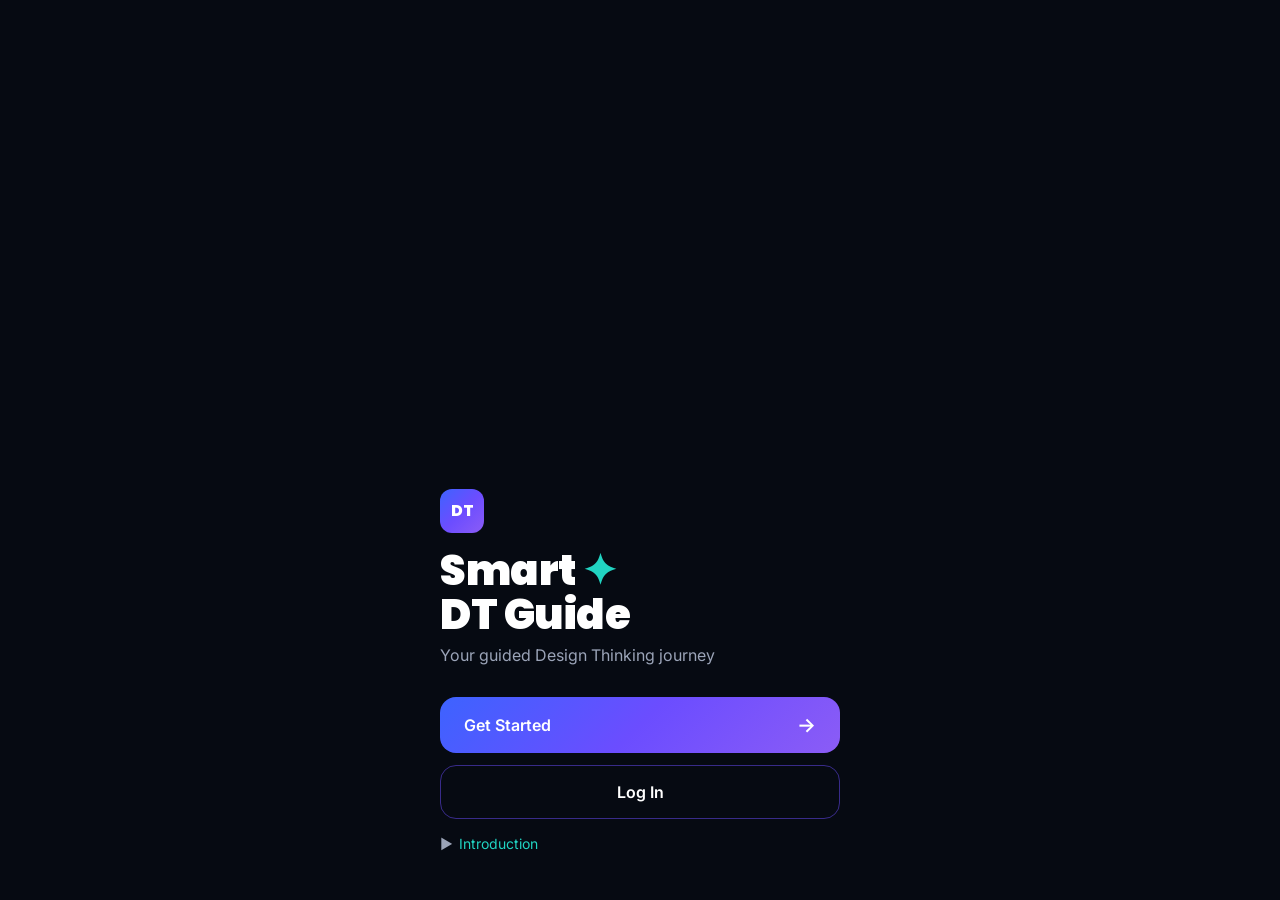
==== index.html @ d3672f92 "Add files via upload" ====
<!DOCTYPE html>
<html lang="en">
<head>
    <meta charset="UTF-8">
    <meta name="viewport" content="width=device-width, initial-scale=1.0">
    <title>Welcome | Smart DT Guide</title>
    <link rel="stylesheet" href="css/style.css">
</head>
<body>
    <main class="welcome-page">
        <img src="assets/image/welcome-hero.png" alt="CAMP21" class="welcome-hero-img" onerror="this.style.display='none'">

        <div style="width:100%;max-width:400px;">
            <div class="welcome-brand">
                <div class="icon">DT</div>
            </div>
            <h1>Smart <span class="sparkle">✦</span><br>DT Guide</h1>
            <p class="tagline">Your guided Design Thinking journey</p>

            <a href="registration.html" class="btn-gradient">Get Started <span class="arrow">→</span></a>
            <a href="login.html" class="btn-outline-dark">Log In</a>
            <a href="intro-dt.html" class="welcome-link">▶ <span>Introduction</span></a>
        </div>
    </main>
</body>
</html>
---- css/style.css ----
/* =========================================================
   SMART DT GUIDE v2 — PREMIUM DARK NEON DESIGN SYSTEM
   CAMP21: Synergising Literacies 2026
   ========================================================= */

@import url('https://fonts.googleapis.com/css2?family=Inter:wght@400;500;600;700&family=Poppins:wght@500;600;700;800;900&display=swap');

:root {
    --bg-main: #060A12;
    --bg-card: #0D1320;
    --bg-card-hover: #121B2E;
    --bg-surface: #0F1628;
    --border: rgba(255,255,255,0.06);
    --border-hover: rgba(255,255,255,0.12);

    --text-primary: #FFFFFF;
    --text-secondary: #9BA4B8;
    --text-muted: #4D5568;

    /* Phase Neons */
    --empathise: #21D4C2;
    --empathise-glow: rgba(33,212,194,0.2);
    --define: #6B4DFF;
    --define-glow: rgba(107,77,255,0.2);
    --ideate: #FF4FCB;
    --ideate-glow: rgba(255,79,203,0.2);
    --prototype: #FFC83D;
    --prototype-glow: rgba(255,200,61,0.2);
    --test: #8DFF3F;
    --test-glow: rgba(141,255,63,0.2);
    --pitch: #3D63FF;
    --pitch-glow: rgba(61,99,255,0.25);

    /* Gradient CTAs */
    --grad-cta: linear-gradient(135deg, #3D63FF 0%, #6B4DFF 50%, #8B5CF6 100%);
    --grad-phase: linear-gradient(135deg, #3D63FF 0%, #6B4DFF 100%);

    /* Quick action fills */
    --qa-green: #1B9E6F;
    --qa-teal: #21D4C2;
    --qa-amber: #D4940A;
    --qa-purple: #6B4DFF;

    --radius-sm: 12px;
    --radius-md: 16px;
    --radius-lg: 20px;
    --radius-xl: 24px;
    --radius-pill: 50px;
    --font-display: 'Poppins', sans-serif;
    --font-body: 'Inter', sans-serif;
    --ease: cubic-bezier(0.25, 0.8, 0.25, 1);
}

*, *::before, *::after { margin:0; padding:0; box-sizing:border-box; -webkit-font-smoothing:antialiased; }
body { background:var(--bg-main); color:var(--text-primary); font-family:var(--font-body); min-height:100vh; overflow-x:hidden; }
a { text-decoration:none; color:inherit; }
h1,h2,h3,h4 { font-family:var(--font-display); font-weight:700; line-height:1.15; }
img { max-width:100%; height:auto; }
button { font-family:var(--font-body); }

/* ========== APP SHELL ========== */
.app { display:flex; min-height:100vh; }
.sidebar {
    width:240px; background:var(--bg-surface); border-right:1px solid var(--border);
    padding:28px 20px; display:flex; flex-direction:column; justify-content:space-between;
    position:fixed; top:0; left:0; bottom:0; z-index:50;
}
.sidebar-logo img { height:36px; margin-bottom:36px; }
.sidebar-nav { list-style:none; display:flex; flex-direction:column; gap:4px; }
.sidebar-nav a {
    display:flex; align-items:center; gap:10px; padding:10px 14px; border-radius:var(--radius-sm);
    font-size:14px; font-weight:500; color:var(--text-secondary); transition:all .2s var(--ease);
}
.sidebar-nav a img { width:20px; height:20px; opacity:.5; }
.sidebar-nav .active a, .sidebar-nav a:hover { background:rgba(61,99,255,.1); color:var(--text-primary); }
.sidebar-nav .active a img, .sidebar-nav a:hover img { opacity:1; }
.sidebar-footer { font-size:11px; color:var(--text-muted); text-align:center; }
.main { flex:1; margin-left:240px; padding:28px 24px 100px; max-width:780px; }

/* Mobile Bottom Nav */
.mobile-nav {
    display:none; position:fixed; bottom:0; left:0; width:100%; z-index:100;
    background:var(--bg-surface); border-top:1px solid var(--border);
    padding:10px 0 max(10px, env(safe-area-inset-bottom)); justify-content:space-around;
}
.mobile-nav a { display:flex; flex-direction:column; align-items:center; gap:3px; font-size:10px; color:var(--text-muted); }
.mobile-nav a img { width:22px; height:22px; opacity:.4; }
.mobile-nav .active { color:var(--text-primary); }
.mobile-nav .active img { opacity:1; filter:drop-shadow(0 0 6px var(--pitch)); }

/* ========== TOP BAR (Mobile) ========== */
.top-bar {
    display:flex; align-items:center; justify-content:space-between; margin-bottom:24px;
}
.top-bar-brand { display:flex; align-items:center; gap:10px; }
.top-bar-logo {
    width:36px; height:36px; border-radius:10px; background:var(--grad-cta);
    display:flex; align-items:center; justify-content:center;
    font-family:var(--font-display); font-weight:800; font-size:14px; color:#fff;
}
.top-bar h2 { font-size:16px; font-weight:600; }
.top-bar-icon { width:24px; height:24px; opacity:.5; }

/* ========== PHASE HERO CARD ========== */
.phase-hero {
    background:var(--grad-phase); border-radius:var(--radius-xl); padding:28px 24px;
    position:relative; overflow:hidden; margin-bottom:16px;
    box-shadow:0 8px 32px rgba(61,99,255,.25);
}
.phase-hero::before {
    content:''; position:absolute; top:-30%; right:-10%; width:180px; height:180px;
    background:radial-gradient(circle, rgba(255,255,255,.12) 0%, transparent 70%);
    border-radius:50%; pointer-events:none;
}
.phase-hero .phase-icon-float {
    position:absolute; right:20px; top:20px; width:72px; height:72px; opacity:.35;
}
.phase-hero .label { font-size:11px; font-weight:700; text-transform:uppercase; letter-spacing:1.5px; color:rgba(255,255,255,.7); margin-bottom:10px; display:block; }
.phase-hero h2 { font-size:28px; font-weight:800; color:#fff; margin-bottom:4px; }
.phase-hero .sub { font-size:13px; color:rgba(255,255,255,.7); margin-bottom:20px; }
.phase-hero .pct { font-size:13px; color:rgba(255,255,255,.9); margin-bottom:6px; }
.phase-hero .bar { height:6px; border-radius:3px; background:rgba(255,255,255,.15); overflow:hidden; margin-bottom:20px; }
.phase-hero .bar-fill { height:100%; border-radius:3px; background:#fff; transition:width 1s var(--ease); }
.btn-pill {
    display:inline-flex; align-items:center; justify-content:space-between; gap:12px;
    padding:14px 24px; border-radius:var(--radius-pill); font-size:14px; font-weight:600;
    border:none; cursor:pointer; transition:all .2s var(--ease); width:100%; max-width:280px;
}
.btn-pill:hover { transform:translateY(-1px); }
.btn-pill-white { background:#fff; color:#1a1a2e; }
.btn-pill-white .arrow { width:28px; height:28px; border-radius:50%; background:var(--pitch); color:#fff; display:flex; align-items:center; justify-content:center; font-size:14px; }

/* ========== QUICK ACTIONS (Colored fills) ========== */
.qa-grid { display:grid; grid-template-columns:1fr 1fr; gap:10px; margin-bottom:20px; }
.qa-btn {
    border-radius:var(--radius-md); padding:14px 16px; display:flex; align-items:center;
    justify-content:space-between; font-size:13px; font-weight:600; color:#fff;
    cursor:pointer; transition:all .2s var(--ease); border:none;
}
.qa-btn:hover { transform:translateY(-1px); filter:brightness(1.1); }
.qa-btn img { width:22px; height:22px; filter:brightness(10); }
.qa-btn .qa-left { display:flex; align-items:center; gap:8px; }
.qa-btn .qa-arrow { font-size:16px; opacity:.7; }

/* ========== TEMPLATES ========== */
.section-label {
    font-size:12px; font-weight:700; text-transform:uppercase; letter-spacing:1.5px;
    color:var(--text-muted); margin:20px 0 12px; display:flex; align-items:center; justify-content:space-between;
}
.section-label a { font-size:12px; font-weight:500; color:var(--text-secondary); text-transform:none; letter-spacing:0; }
.tpl-item {
    display:flex; align-items:center; gap:12px; padding:14px 16px; margin-bottom:8px;
    background:var(--bg-card); border:1px solid var(--border); border-radius:var(--radius-md);
    transition:all .2s var(--ease); cursor:pointer;
}
.tpl-item:hover { background:var(--bg-card-hover); border-color:var(--border-hover); }
.tpl-item.locked { opacity:.4; cursor:default; }
.tpl-item.locked:hover { background:var(--bg-card); border-color:var(--border); }
.tpl-badge {
    width:40px; height:40px; border-radius:var(--radius-sm); display:flex;
    align-items:center; justify-content:center; font-size:12px; font-weight:800;
    font-family:var(--font-display);
}
.tpl-badge.b-teal { background:var(--empathise-glow); color:var(--empathise); }
.tpl-badge.b-purple { background:var(--define-glow); color:var(--define); }
.tpl-badge.b-pink { background:var(--ideate-glow); color:var(--ideate); }
.tpl-badge.b-amber { background:var(--prototype-glow); color:var(--prototype); }
.tpl-badge.b-green { background:rgba(141,255,63,.12); color:var(--test); }
.tpl-badge.b-muted { background:rgba(255,255,255,.04); color:var(--text-muted); }
.tpl-name { font-size:14px; font-weight:500; flex:1; }
.tpl-dot { width:7px; height:7px; border-radius:50%; }
.tpl-dot.green { background:var(--empathise); box-shadow:0 0 6px var(--empathise); }
.tpl-dot.amber { background:var(--prototype); box-shadow:0 0 6px var(--prototype); }
.tpl-dot.grey { background:var(--text-muted); }
.tpl-arrow { color:var(--text-muted); font-size:16px; }

/* ========== JOURNEY TRACKER ========== */
.journey-card { background:var(--bg-card); border:1px solid var(--border); border-radius:var(--radius-lg); padding:20px; margin-bottom:16px; }
.journey-row { display:flex; align-items:center; justify-content:space-between; position:relative; }
.journey-row::before {
    content:''; position:absolute; top:50%; left:28px; right:28px; height:2px;
    background:repeating-linear-gradient(90deg, var(--border) 0px, var(--border) 6px, transparent 6px, transparent 12px);
    transform:translateY(-50%); z-index:0;
}
.j-node { text-align:center; z-index:1; position:relative; }
.j-circle {
    width:36px; height:36px; border-radius:50%; display:flex; align-items:center; justify-content:center;
    font-size:12px; font-weight:700; border:2px solid var(--border); background:var(--bg-main);
    margin:0 auto 4px;
}
.j-circle.active { border-color:var(--empathise); color:var(--empathise); background:var(--bg-main); box-shadow:0 0 12px var(--empathise-glow); }
.j-circle.done { border-color:var(--empathise); color:#fff; background:var(--empathise); }
.j-label { font-size:9px; color:var(--text-muted); font-weight:500; }

/* ========== AI BUDDY CARD ========== */
.buddy-card {
    background:linear-gradient(135deg, var(--bg-card) 60%, rgba(107,77,255,.1) 100%);
    border:1px solid var(--border); border-radius:var(--radius-lg); padding:18px 20px;
    display:flex; align-items:center; gap:14px;
}
.buddy-card img { width:40px; height:40px; flex-shrink:0; }
.buddy-card h4 { font-size:14px; margin-bottom:2px; }
.buddy-card p { font-size:13px; color:var(--text-secondary); }

/* ========== WELCOME PAGE ========== */
.welcome-page {
    min-height:100vh; display:flex; flex-direction:column; align-items:center; justify-content:flex-end;
    padding:0 28px 48px; text-align:left; position:relative; overflow:hidden;
    background:var(--bg-main);
}
.welcome-hero-img {
    width:100%; max-width:420px; height:auto; margin-bottom:32px;
    border-radius:var(--radius-xl); object-fit:cover;
}
.welcome-brand { display:flex; align-items:center; gap:10px; margin-bottom:16px; }
.welcome-brand .icon {
    width:44px; height:44px; border-radius:12px; background:var(--grad-cta);
    display:flex; align-items:center; justify-content:center;
    font-family:var(--font-display); font-weight:800; font-size:16px; color:#fff;
}
.welcome-page h1 { font-size:42px; font-weight:900; line-height:1.05; margin-bottom:8px; letter-spacing:-.5px; }
.welcome-page h1 .sparkle { color:var(--empathise); }
.welcome-page .tagline { font-size:16px; color:var(--text-secondary); margin-bottom:32px; }
.btn-gradient {
    display:flex; align-items:center; justify-content:space-between;
    width:100%; max-width:400px; padding:16px 24px; border-radius:var(--radius-md);
    background:var(--grad-cta); color:#fff; font-size:16px; font-weight:600;
    border:none; cursor:pointer; transition:all .2s var(--ease); margin-bottom:12px;
}
.btn-gradient:hover { filter:brightness(1.15); transform:translateY(-1px); }
.btn-gradient .arrow { font-size:20px; }
.btn-outline-dark {
    display:flex; align-items:center; justify-content:center;
    width:100%; max-width:400px; padding:16px 24px; border-radius:var(--radius-md);
    background:transparent; color:#fff; font-size:16px; font-weight:600;
    border:1.5px solid rgba(107,77,255,.5); cursor:pointer; transition:all .2s var(--ease);
    margin-bottom:16px;
}
.btn-outline-dark:hover { border-color:var(--define); background:rgba(107,77,255,.08); }
.welcome-link { font-size:14px; color:var(--text-secondary); display:flex; align-items:center; gap:6px; }
.welcome-link span { color:var(--empathise); }

/* ========== AUTH PAGES ========== */
.auth-wrapper { min-height:100vh; display:flex; align-items:center; justify-content:center; padding:24px;
    background:radial-gradient(ellipse at 50% 0%, rgba(61,99,255,.06) 0%, transparent 60%);
}
.auth-card {
    background:var(--bg-card); width:100%; max-width:380px; padding:36px 28px;
    border-radius:var(--radius-xl); border:1px solid var(--border); text-align:center;
}
.auth-card .auth-logo {
    width:44px; height:44px; border-radius:12px; background:var(--grad-cta);
    display:inline-flex; align-items:center; justify-content:center;
    font-family:var(--font-display); font-weight:800; font-size:16px; color:#fff; margin-bottom:20px;
}
.auth-card h2 { font-size:22px; margin-bottom:4px; }
.auth-card .subtitle { color:var(--text-secondary); font-size:14px; margin-bottom:24px; }
.form-group { margin-bottom:14px; text-align:left; }
.form-group label { display:block; font-size:13px; font-weight:500; margin-bottom:5px; color:var(--text-secondary); }
.form-control {
    width:100%; padding:12px 14px; border-radius:var(--radius-sm); background:var(--bg-surface);
    border:1px solid var(--border); color:var(--text-primary); font-family:var(--font-body); font-size:14px;
    transition:all .2s var(--ease);
}
.form-control::placeholder { color:var(--text-muted); }
.form-control:focus { outline:none; border-color:var(--define); background:var(--bg-card-hover); }
.btn-submit {
    width:100%; padding:14px; border-radius:var(--radius-sm); border:none; font-size:14px; font-weight:600;
    cursor:pointer; margin-top:8px; transition:all .2s var(--ease); background:var(--grad-cta); color:#fff;
}
.btn-submit:hover { filter:brightness(1.15); transform:translateY(-1px); }
.auth-footer { margin-top:20px; font-size:13px; color:var(--text-secondary); }
.auth-footer a { color:var(--empathise); font-weight:600; }

/* ========== PHASE COMPLETION ========== */
.completion-hero {
    background:var(--grad-phase); border-radius:var(--radius-xl); padding:40px 24px 32px;
    text-align:center; position:relative; overflow:hidden; margin-bottom:16px;
    box-shadow:0 8px 32px rgba(61,99,255,.25);
}
.completion-hero::before {
    content:''; position:absolute; top:-20%; right:-15%; width:200px; height:200px;
    background:radial-gradient(circle, rgba(255,255,255,.1) 0%, transparent 70%);
    border-radius:50%;
}
/* Confetti dots */
.completion-hero .dot-1, .completion-hero .dot-2, .completion-hero .dot-3, .completion-hero .dot-4 {
    position:absolute; width:8px; height:8px; border-radius:2px; transform:rotate(45deg);
}
.completion-hero .dot-1 { top:15%; left:12%; background:var(--prototype); }
.completion-hero .dot-2 { top:20%; right:18%; background:var(--empathise); }
.completion-hero .dot-3 { top:35%; left:8%; background:var(--ideate); }
.completion-hero .dot-4 { top:10%; right:30%; background:var(--prototype); width:6px; height:6px; }
.check-ring {
    width:88px; height:88px; border-radius:50%; margin:0 auto 20px;
    background:rgba(255,255,255,.1); border:3px solid rgba(255,255,255,.25);
    display:flex; align-items:center; justify-content:center;
    box-shadow:0 0 40px rgba(255,255,255,.08);
}
.check-ring .check { font-size:40px; color:#fff; }
.completion-hero h2 { font-size:28px; font-weight:800; color:#fff; margin-bottom:8px; }
.completion-hero p { font-size:14px; color:rgba(255,255,255,.75); }
.completion-hero p span { color:var(--empathise); font-weight:600; }

.achieve-list { margin:16px 0; display:flex; flex-direction:column; gap:6px; }
.achieve-list .card { background:rgba(255,255,255,.06); border:none; padding:12px 16px; display:flex; align-items:center; gap:10px; margin:0; }
.achieve-list .a-check { width:24px; height:24px; border-radius:50%; background:var(--qa-green); display:flex; align-items:center; justify-content:center; font-size:13px; color:#fff; flex-shrink:0; }
.achieve-list .a-text { font-size:13px; color:rgba(255,255,255,.9); }

.journey-inline { margin:20px 0; }
.journey-inline h4 { font-size:14px; font-weight:600; color:#fff; margin-bottom:12px; }

.btn-big {
    display:flex; align-items:center; justify-content:space-between; width:100%;
    padding:16px 24px; border-radius:var(--radius-md); font-size:15px; font-weight:600;
    border:none; cursor:pointer; transition:all .2s var(--ease); color:#fff; margin-top:12px;
}
.btn-big:hover { filter:brightness(1.15); transform:translateY(-1px); }
.btn-big .arrow { font-size:20px; }

/* Completion outside-hero cards */
.card-dark { background:var(--bg-card); border:1px solid var(--border); border-radius:var(--radius-lg); padding:18px 20px; margin-bottom:12px; }

/* Badge trail */
.badge-trail { display:flex; gap:8px; justify-content:center; margin:20px 0 0; flex-wrap:wrap; }
.trail-hex {
    width:36px; height:36px; border-radius:50%; display:flex; align-items:center; justify-content:center;
    border:1.5px solid var(--border); background:var(--bg-card); overflow:hidden;
}
.trail-hex.earned { border-color:var(--empathise); }
.trail-hex.earned.current { box-shadow:0 0 10px var(--empathise-glow); border-width:2px; }
.trail-hex img { width:24px; height:24px; object-fit:contain; }
.trail-hex.locked { opacity:.3; }
.trail-count { font-size:11px; color:rgba(255,255,255,.5); text-align:center; margin-top:8px; }

/* AI Buddy insight cards */
.insight-card {
    border-radius:var(--radius-md); padding:14px 16px; margin-bottom:10px;
    display:flex; align-items:center; gap:12px; cursor:pointer; transition:all .2s var(--ease);
}
.insight-card:hover { filter:brightness(1.05); }
.insight-icon { width:40px; height:40px; border-radius:var(--radius-sm); display:flex; align-items:center; justify-content:center; font-size:18px; flex-shrink:0; }
.insight-text h4 { font-size:14px; font-weight:600; margin-bottom:2px; }
.insight-text p { font-size:12px; opacity:.75; }
.insight-arrow { margin-left:auto; font-size:16px; opacity:.6; }
.insight-expanded {
    margin-top:8px; padding:12px 14px; border-radius:var(--radius-sm); font-size:13px; line-height:1.6;
}

/* ========== RESPONSIVE ========== */
@media (max-width:992px) {
    .sidebar { display:none; }
    .main { margin-left:0; padding:16px 16px 100px; }
    .mobile-nav { display:flex; }
    .welcome-page h1 { font-size:36px; }
}
@media (max-width:480px) {
    .phase-hero h2 { font-size:24px; }
    .welcome-page h1 { font-size:32px; }
}
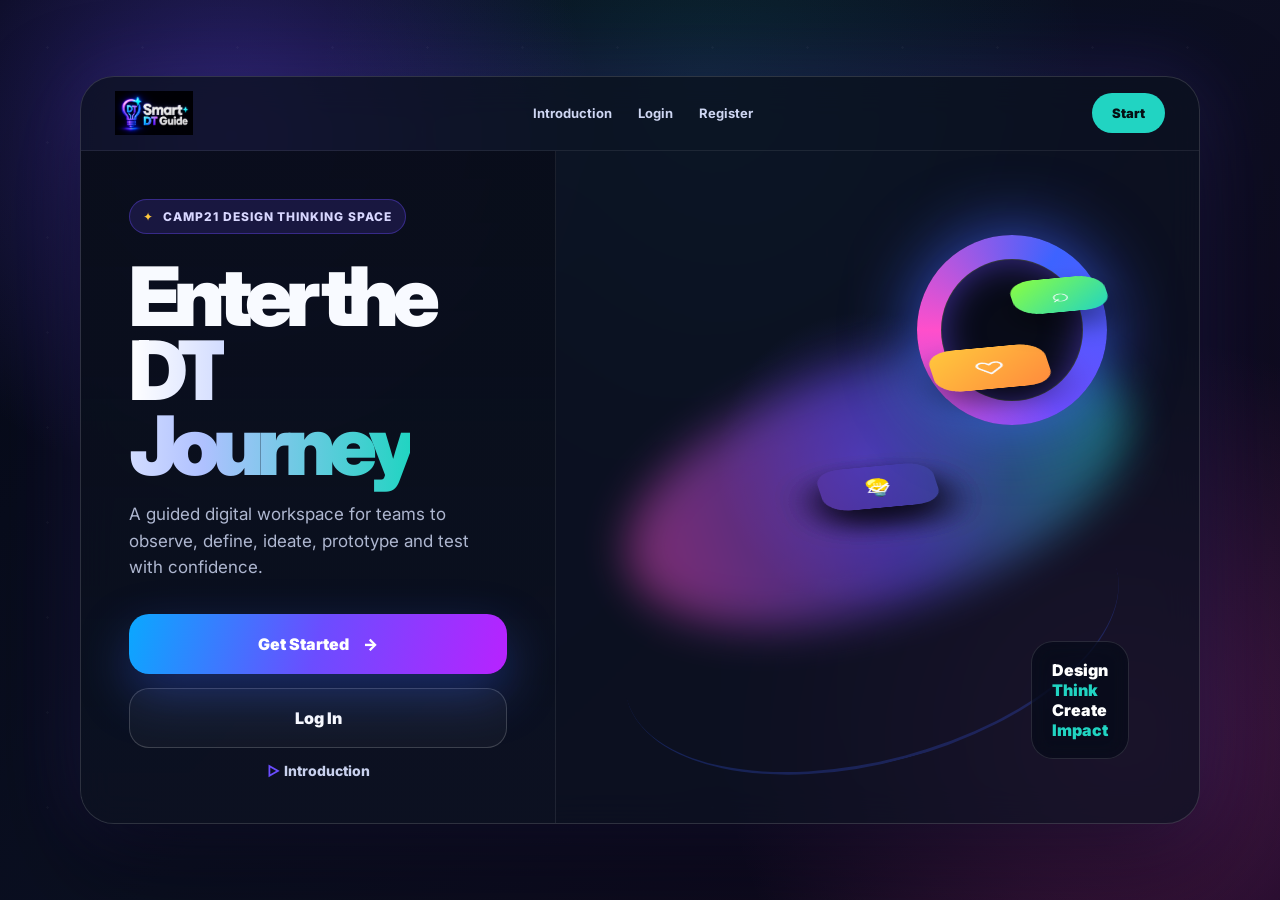
==== commit 177fbbf7: "Add files via upload" ====
--- a/index.html
+++ b/index.html
@@ -1,26 +1,87 @@
 <!DOCTYPE html>
 <html lang="en">
 <head>
-    <meta charset="UTF-8">
-    <meta name="viewport" content="width=device-width, initial-scale=1.0">
-    <title>Welcome | Smart DT Guide</title>
-    <link rel="stylesheet" href="css/style.css">
+  <meta charset="UTF-8" />
+  <meta name="viewport" content="width=device-width, initial-scale=1.0" />
+  <title>Smart DT Guide | Welcome</title>
+  <link href="https://fonts.googleapis.com/css2?family=Inter:wght@400;500;600;700;800;900&display=swap" rel="stylesheet">
+  <style>
+    :root{
+      --bg:#070B14;
+      --panel:#111827;
+      --panel2:#151D35;
+      --text:#F8FAFF;
+      --muted:#AEB7D0;
+      --blue:#3D63FF;
+      --violet:#6B4DFF;
+      --magenta:#FF4FCB;
+      --teal:#21D4C2;
+      --yellow:#FFC83D;
+      --green:#8DFF3F;
+      --line:rgba(255,255,255,.12);
+    }
+    *{box-sizing:border-box;margin:0;padding:0}
+    body{min-height:100vh;font-family:Inter,system-ui,sans-serif;background:var(--bg);color:var(--text);overflow:hidden}
+    .page{
+      min-height:100vh;display:grid;place-items:center;padding:28px;
+      background:
+        radial-gradient(circle at 18% 15%, rgba(107,77,255,.36), transparent 28%),
+        radial-gradient(circle at 88% 82%, rgba(255,79,203,.24), transparent 30%),
+        radial-gradient(circle at 55% 10%, rgba(33,212,194,.12), transparent 36%),
+        linear-gradient(135deg,#050816 0%,#0B1022 48%,#12071F 100%);
+    }
+    .page::before{content:"";position:fixed;inset:0;background-image:radial-gradient(circle,rgba(255,255,255,.28) 1px,transparent 1.5px);background-size:95px 95px;opacity:.12;animation:stars 18s linear infinite}
+    @keyframes stars{to{transform:translate(-95px,95px)}}
+    .mock-window{
+      position:relative;width:min(1120px,100%);min-height:620px;border-radius:34px;background:rgba(12,18,34,.76);
+      border:1px solid rgba(255,255,255,.14);box-shadow:0 40px 100px rgba(0,0,0,.55),0 0 80px rgba(107,77,255,.22);overflow:hidden;backdrop-filter:blur(18px)
+    }
+    .nav{height:74px;display:flex;align-items:center;justify-content:space-between;padding:0 34px;border-bottom:1px solid rgba(255,255,255,.08)}
+    .brand{display:flex;align-items:center;gap:12px;font-weight:900;letter-spacing:-.03em}.brand img{height:44px;max-width:180px;object-fit:contain}.brand-fallback{display:flex;align-items:center;gap:10px}.mark{display:grid;place-items:center;width:40px;height:40px;border-radius:14px;background:linear-gradient(135deg,var(--blue),var(--magenta));box-shadow:0 0 26px rgba(61,99,255,.55);font-weight:900}.nav-links{display:flex;gap:26px;color:#CED6F2;font-size:13px;font-weight:700}.nav-links a{color:inherit;text-decoration:none}.nav-cta{padding:12px 20px;border-radius:999px;background:var(--teal);color:#061014;text-decoration:none;font-weight:900;font-size:13px}
+    .hero{display:grid;grid-template-columns:0.85fr 1.15fr;min-height:546px}
+    .left{padding:48px 48px 44px;display:flex;flex-direction:column;justify-content:space-between;background:linear-gradient(180deg,rgba(8,12,24,.82),rgba(12,18,34,.58));border-right:1px solid rgba(255,255,255,.08)}
+    .kicker{display:inline-flex;align-items:center;gap:9px;width:max-content;padding:9px 13px;border-radius:999px;background:rgba(107,77,255,.16);border:1px solid rgba(107,77,255,.38);color:#D8D7FF;font-size:12px;font-weight:800;text-transform:uppercase;letter-spacing:.08em}.kicker::before{content:"✦";color:var(--yellow)}
+    h1{font-size:clamp(46px,7vw,82px);line-height:.91;letter-spacing:-.085em;font-weight:900;margin:26px 0 18px}.gradient-text{background:linear-gradient(90deg,#fff,#AFC1FF 45%,#21D4C2);-webkit-background-clip:text;background-clip:text;color:transparent}.subtitle{max-width:420px;color:var(--muted);font-size:17px;line-height:1.55}.buttons{display:grid;gap:14px;margin-top:34px}.btn{height:60px;border-radius:20px;display:flex;align-items:center;justify-content:center;gap:14px;text-decoration:none;font-weight:900;transition:.25s}.primary{background:linear-gradient(105deg,#0AA8FF,var(--violet),#B822FF);color:white;box-shadow:0 20px 50px rgba(61,99,255,.34);position:relative;overflow:hidden}.primary::after{content:"";position:absolute;inset:0;background:linear-gradient(90deg,transparent,rgba(255,255,255,.23),transparent);transform:translateX(-120%);animation:sheen 3.2s ease-in-out infinite}@keyframes sheen{40%{transform:translateX(-120%)}75%,100%{transform:translateX(120%)}}.secondary{border:1px solid rgba(255,255,255,.18);color:white;background:rgba(255,255,255,.035)}.mini-link{text-align:center;color:#C8D0ED;text-decoration:none;font-weight:800;font-size:14px}.mini-link span{color:var(--violet)}
+    .right{position:relative;display:grid;place-items:center;overflow:hidden;background:radial-gradient(circle at 48% 46%,rgba(107,77,255,.36),transparent 30%)}
+    .wave{position:absolute;width:520px;height:240px;border-radius:50%;background:linear-gradient(90deg,var(--magenta),var(--violet),var(--teal));filter:blur(22px);opacity:.48;transform:rotate(-18deg);animation:wave 5s ease-in-out infinite}@keyframes wave{50%{transform:rotate(-8deg) translateY(-14px) scale(1.05)}}
+    .portal{position:absolute;right:92px;top:84px;width:190px;height:190px;border-radius:50%;background:conic-gradient(from 30deg,var(--blue),var(--violet),var(--magenta),var(--blue));box-shadow:0 0 70px rgba(61,99,255,.75);animation:pulse 2.8s ease-in-out infinite}.portal::before{content:"";position:absolute;inset:24px;border-radius:50%;background:#080B18;border:1px solid rgba(255,255,255,.18);box-shadow:inset 0 0 35px rgba(107,77,255,.5)}@keyframes pulse{50%{transform:scale(1.05);filter:saturate(1.4)}}
+    .path{position:absolute;bottom:60px;left:62px;right:74px;height:260px;border-bottom:3px solid rgba(61,99,255,.24);border-radius:50%;transform:rotate(-15deg)}
+    .tile{position:absolute;width:118px;height:78px;border-radius:26px;display:grid;place-items:center;font-size:32px;box-shadow:0 26px 45px rgba(0,0,0,.45);transform:rotateX(58deg) rotateZ(-10deg);animation:float 4s ease-in-out infinite}.tile:nth-child(1){left:80px;bottom:92px;background:linear-gradient(135deg,var(--teal),#2579FF)}.tile:nth-child(2){left:210px;bottom:160px;background:linear-gradient(135deg,var(--violet),#5617D8);animation-delay:.4s}.tile:nth-child(3){left:350px;bottom:230px;background:linear-gradient(135deg,var(--magenta),#FF5B73);animation-delay:.8s}.tile:nth-child(4){right:150px;top:178px;background:linear-gradient(135deg,var(--yellow),#FF8A3D);animation-delay:1.2s}.tile:nth-child(5){right:92px;top:112px;width:96px;height:64px;background:linear-gradient(135deg,var(--green),var(--teal));animation-delay:1.6s}@keyframes float{50%{translate:0 -12px}}
+    .screen-label{position:absolute;right:70px;bottom:64px;padding:18px 20px;border-radius:22px;background:rgba(5,8,22,.52);border:1px solid rgba(255,255,255,.12);backdrop-filter:blur(12px);font-weight:900;line-height:1.25;color:#fff}.screen-label span{display:block;color:var(--teal)}
+    @media (max-width:850px){body{overflow:auto}.page{padding:14px;align-items:start}.mock-window{min-height:auto;border-radius:28px}.nav{padding:0 20px}.nav-links{display:none}.hero{grid-template-columns:1fr}.left{order:2;border-right:none;padding:30px 22px}.right{min-height:420px}.portal{right:40px;top:34px}.tile:nth-child(1){left:26px}.tile:nth-child(2){left:116px}.tile:nth-child(3){left:210px}.tile:nth-child(4){right:66px}.screen-label{display:none}h1{font-size:52px}}
+  </style>
 </head>
 <body>
-    <main class="welcome-page">
-        <img src="assets/image/welcome-hero.png" alt="CAMP21" class="welcome-hero-img" onerror="this.style.display='none'">
-
-        <div style="width:100%;max-width:400px;">
-            <div class="welcome-brand">
-                <div class="icon">DT</div>
+  <main class="page">
+    <section class="mock-window">
+      <nav class="nav">
+        <div class="brand">
+          <img src="assets/brand/logo-full.png" alt="Smart DT Guide" onerror="this.style.display='none';this.nextElementSibling.style.display='flex';">
+          <span class="brand-fallback" style="display:none"><span class="mark">DT</span> Smart DT Guide</span>
+        </div>
+        <div class="nav-links"><a href="intro-dt.html">Introduction</a><a href="login.html">Login</a><a href="registration.html">Register</a></div>
+        <a class="nav-cta" href="registration.html">Start</a>
+      </nav>
+      <div class="hero">
+        <section class="left">
+          <div>
+            <div class="kicker">CAMP21 Design Thinking Space</div>
+            <h1>Enter the <span class="gradient-text">DT Journey</span></h1>
+            <p class="subtitle">A guided digital workspace for teams to observe, define, ideate, prototype and test with confidence.</p>
+            <div class="buttons">
+              <a class="btn primary" href="registration.html">Get Started <span>→</span></a>
+              <a class="btn secondary" href="login.html">Log In</a>
+              <a class="mini-link" href="intro-dt.html"><span>▷</span> Introduction</a>
             </div>
-            <h1>Smart <span class="sparkle">✦</span><br>DT Guide</h1>
-            <p class="tagline">Your guided Design Thinking journey</p>
-
-            <a href="registration.html" class="btn-gradient">Get Started <span class="arrow">→</span></a>
-            <a href="login.html" class="btn-outline-dark">Log In</a>
-            <a href="intro-dt.html" class="welcome-link">▶ <span>Introduction</span></a>
-        </div>
-    </main>
+          </div>
+        </section>
+        <section class="right" aria-hidden="true">
+          <div class="wave"></div><div class="portal"></div><div class="path"></div>
+          <div class="tile">♡</div><div class="tile">⌕</div><div class="tile">💡</div><div class="tile">▱</div><div class="tile">✓</div>
+          <div class="screen-label">Design<br><span>Think</span>Create<br><span>Impact</span></div>
+        </section>
+      </div>
+    </section>
+  </main>
 </body>
 </html>
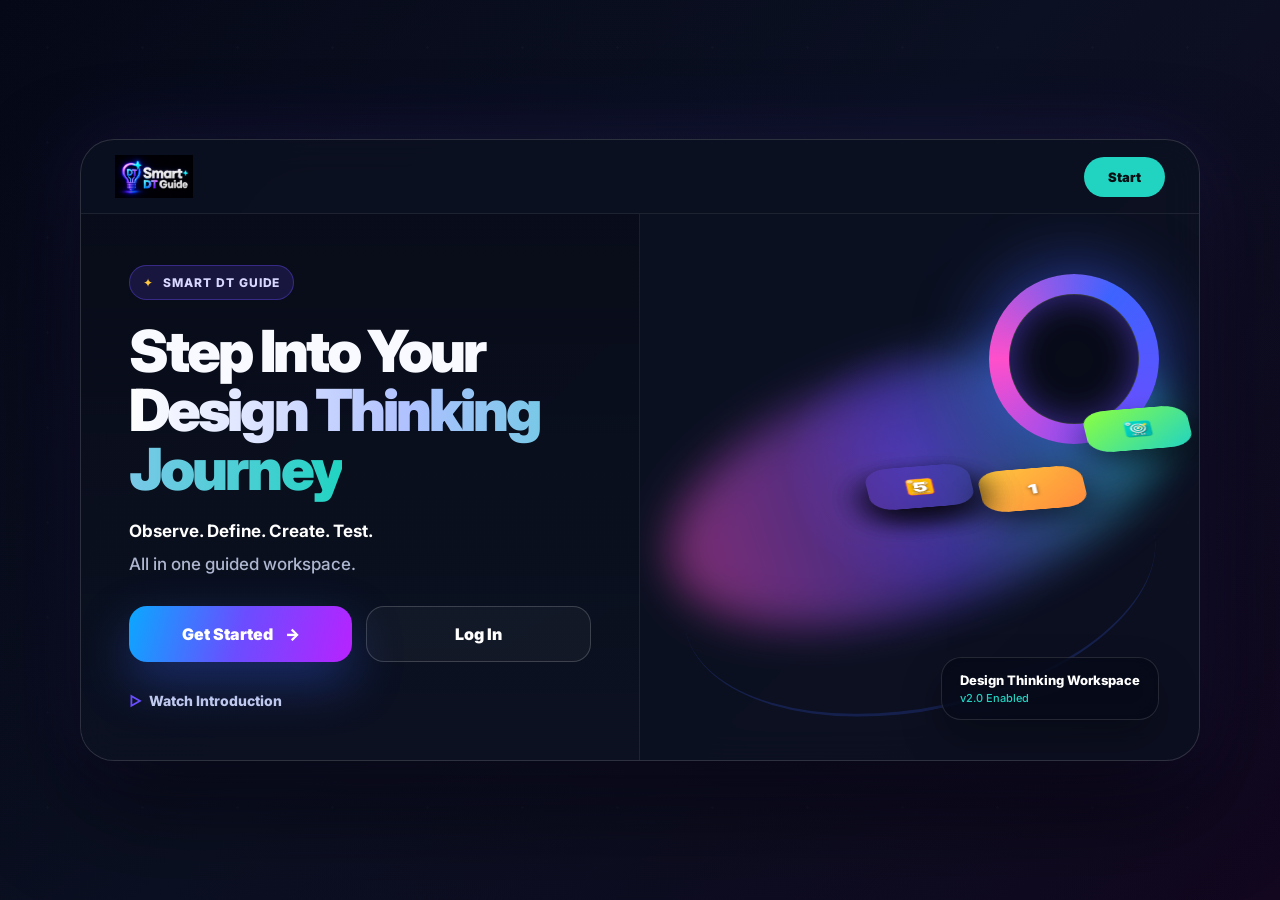
==== commit cc6a7cba: "Add files via upload" ====
--- a/index.html
+++ b/index.html
@@ -6,82 +6,311 @@
   <title>Smart DT Guide | Welcome</title>
   <link href="https://fonts.googleapis.com/css2?family=Inter:wght@400;500;600;700;800;900&display=swap" rel="stylesheet">
   <style>
-    :root{
-      --bg:#070B14;
-      --panel:#111827;
-      --panel2:#151D35;
-      --text:#F8FAFF;
-      --muted:#AEB7D0;
-      --blue:#3D63FF;
-      --violet:#6B4DFF;
-      --magenta:#FF4FCB;
-      --teal:#21D4C2;
-      --yellow:#FFC83D;
-      --green:#8DFF3F;
-      --line:rgba(255,255,255,.12);
-    }
-    *{box-sizing:border-box;margin:0;padding:0}
-    body{min-height:100vh;font-family:Inter,system-ui,sans-serif;background:var(--bg);color:var(--text);overflow:hidden}
-    .page{
-      min-height:100vh;display:grid;place-items:center;padding:28px;
+    :root {
+      --bg: #070B14;
+      --panel: #111827;
+      --panel2: #151D35;
+      --text: #F8FAFF;
+      --muted: #AEB7D0;
+      --blue: #3D63FF;
+      --violet: #6B4DFF;
+      --magenta: #FF4FCB;
+      --teal: #21D4C2;
+      --yellow: #FFC83D;
+      --green: #8DFF3F;
+      --line: rgba(255,255,255,.12);
+    }
+    
+    * { box-sizing: border-box; margin: 0; padding: 0; }
+    
+    body { 
+      min-height: 100vh; 
+      font-family: Inter, system-ui, sans-serif; 
+      background: var(--bg); 
+      color: var(--text); 
+      overflow-x: hidden;
+    }
+    
+    .page {
+      min-height: 100vh; 
+      display: grid; 
+      place-items: center; 
+      padding: 28px;
+      position: relative;
+      z-index: 1;
       background:
-        radial-gradient(circle at 18% 15%, rgba(107,77,255,.36), transparent 28%),
-        radial-gradient(circle at 88% 82%, rgba(255,79,203,.24), transparent 30%),
-        radial-gradient(circle at 55% 10%, rgba(33,212,194,.12), transparent 36%),
+        radial-gradient(circle at 50% 50%, rgba(11, 16, 34, 0.6), transparent),
         linear-gradient(135deg,#050816 0%,#0B1022 48%,#12071F 100%);
     }
-    .page::before{content:"";position:fixed;inset:0;background-image:radial-gradient(circle,rgba(255,255,255,.28) 1px,transparent 1.5px);background-size:95px 95px;opacity:.12;animation:stars 18s linear infinite}
-    @keyframes stars{to{transform:translate(-95px,95px)}}
-    .mock-window{
-      position:relative;width:min(1120px,100%);min-height:620px;border-radius:34px;background:rgba(12,18,34,.76);
-      border:1px solid rgba(255,255,255,.14);box-shadow:0 40px 100px rgba(0,0,0,.55),0 0 80px rgba(107,77,255,.22);overflow:hidden;backdrop-filter:blur(18px)
-    }
-    .nav{height:74px;display:flex;align-items:center;justify-content:space-between;padding:0 34px;border-bottom:1px solid rgba(255,255,255,.08)}
-    .brand{display:flex;align-items:center;gap:12px;font-weight:900;letter-spacing:-.03em}.brand img{height:44px;max-width:180px;object-fit:contain}.brand-fallback{display:flex;align-items:center;gap:10px}.mark{display:grid;place-items:center;width:40px;height:40px;border-radius:14px;background:linear-gradient(135deg,var(--blue),var(--magenta));box-shadow:0 0 26px rgba(61,99,255,.55);font-weight:900}.nav-links{display:flex;gap:26px;color:#CED6F2;font-size:13px;font-weight:700}.nav-links a{color:inherit;text-decoration:none}.nav-cta{padding:12px 20px;border-radius:999px;background:var(--teal);color:#061014;text-decoration:none;font-weight:900;font-size:13px}
-    .hero{display:grid;grid-template-columns:0.85fr 1.15fr;min-height:546px}
-    .left{padding:48px 48px 44px;display:flex;flex-direction:column;justify-content:space-between;background:linear-gradient(180deg,rgba(8,12,24,.82),rgba(12,18,34,.58));border-right:1px solid rgba(255,255,255,.08)}
-    .kicker{display:inline-flex;align-items:center;gap:9px;width:max-content;padding:9px 13px;border-radius:999px;background:rgba(107,77,255,.16);border:1px solid rgba(107,77,255,.38);color:#D8D7FF;font-size:12px;font-weight:800;text-transform:uppercase;letter-spacing:.08em}.kicker::before{content:"✦";color:var(--yellow)}
-    h1{font-size:clamp(46px,7vw,82px);line-height:.91;letter-spacing:-.085em;font-weight:900;margin:26px 0 18px}.gradient-text{background:linear-gradient(90deg,#fff,#AFC1FF 45%,#21D4C2);-webkit-background-clip:text;background-clip:text;color:transparent}.subtitle{max-width:420px;color:var(--muted);font-size:17px;line-height:1.55}.buttons{display:grid;gap:14px;margin-top:34px}.btn{height:60px;border-radius:20px;display:flex;align-items:center;justify-content:center;gap:14px;text-decoration:none;font-weight:900;transition:.25s}.primary{background:linear-gradient(105deg,#0AA8FF,var(--violet),#B822FF);color:white;box-shadow:0 20px 50px rgba(61,99,255,.34);position:relative;overflow:hidden}.primary::after{content:"";position:absolute;inset:0;background:linear-gradient(90deg,transparent,rgba(255,255,255,.23),transparent);transform:translateX(-120%);animation:sheen 3.2s ease-in-out infinite}@keyframes sheen{40%{transform:translateX(-120%)}75%,100%{transform:translateX(120%)}}.secondary{border:1px solid rgba(255,255,255,.18);color:white;background:rgba(255,255,255,.035)}.mini-link{text-align:center;color:#C8D0ED;text-decoration:none;font-weight:800;font-size:14px}.mini-link span{color:var(--violet)}
-    .right{position:relative;display:grid;place-items:center;overflow:hidden;background:radial-gradient(circle at 48% 46%,rgba(107,77,255,.36),transparent 30%)}
-    .wave{position:absolute;width:520px;height:240px;border-radius:50%;background:linear-gradient(90deg,var(--magenta),var(--violet),var(--teal));filter:blur(22px);opacity:.48;transform:rotate(-18deg);animation:wave 5s ease-in-out infinite}@keyframes wave{50%{transform:rotate(-8deg) translateY(-14px) scale(1.05)}}
-    .portal{position:absolute;right:92px;top:84px;width:190px;height:190px;border-radius:50%;background:conic-gradient(from 30deg,var(--blue),var(--violet),var(--magenta),var(--blue));box-shadow:0 0 70px rgba(61,99,255,.75);animation:pulse 2.8s ease-in-out infinite}.portal::before{content:"";position:absolute;inset:24px;border-radius:50%;background:#080B18;border:1px solid rgba(255,255,255,.18);box-shadow:inset 0 0 35px rgba(107,77,255,.5)}@keyframes pulse{50%{transform:scale(1.05);filter:saturate(1.4)}}
-    .path{position:absolute;bottom:60px;left:62px;right:74px;height:260px;border-bottom:3px solid rgba(61,99,255,.24);border-radius:50%;transform:rotate(-15deg)}
-    .tile{position:absolute;width:118px;height:78px;border-radius:26px;display:grid;place-items:center;font-size:32px;box-shadow:0 26px 45px rgba(0,0,0,.45);transform:rotateX(58deg) rotateZ(-10deg);animation:float 4s ease-in-out infinite}.tile:nth-child(1){left:80px;bottom:92px;background:linear-gradient(135deg,var(--teal),#2579FF)}.tile:nth-child(2){left:210px;bottom:160px;background:linear-gradient(135deg,var(--violet),#5617D8);animation-delay:.4s}.tile:nth-child(3){left:350px;bottom:230px;background:linear-gradient(135deg,var(--magenta),#FF5B73);animation-delay:.8s}.tile:nth-child(4){right:150px;top:178px;background:linear-gradient(135deg,var(--yellow),#FF8A3D);animation-delay:1.2s}.tile:nth-child(5){right:92px;top:112px;width:96px;height:64px;background:linear-gradient(135deg,var(--green),var(--teal));animation-delay:1.6s}@keyframes float{50%{translate:0 -12px}}
-    .screen-label{position:absolute;right:70px;bottom:64px;padding:18px 20px;border-radius:22px;background:rgba(5,8,22,.52);border:1px solid rgba(255,255,255,.12);backdrop-filter:blur(12px);font-weight:900;line-height:1.25;color:#fff}.screen-label span{display:block;color:var(--teal)}
-    @media (max-width:850px){body{overflow:auto}.page{padding:14px;align-items:start}.mock-window{min-height:auto;border-radius:28px}.nav{padding:0 20px}.nav-links{display:none}.hero{grid-template-columns:1fr}.left{order:2;border-right:none;padding:30px 22px}.right{min-height:420px}.portal{right:40px;top:34px}.tile:nth-child(1){left:26px}.tile:nth-child(2){left:116px}.tile:nth-child(3){left:210px}.tile:nth-child(4){right:66px}.screen-label{display:none}h1{font-size:52px}}
+    
+    /* Ambient Glows for Background Depth */
+    .bg-glow-left {
+      position: fixed;
+      left: -8%;
+      top: 15%;
+      width: 45vw;
+      height: 45vw;
+      background: radial-gradient(circle, rgba(107,77,255,0.28) 0%, transparent 65%);
+      filter: blur(50px);
+      pointer-events: none;
+      z-index: -1;
+      animation: pulseGlow 8s ease-in-out infinite;
+    }
+
+    .bg-glow-right {
+      position: fixed;
+      right: -8%;
+      bottom: 10%;
+      width: 50vw;
+      height: 50vw;
+      background: radial-gradient(circle, rgba(255,79,203,0.22) 0%, transparent 65%);
+      filter: blur(60px);
+      pointer-events: none;
+      z-index: -1;
+      animation: pulseGlow 10s ease-in-out infinite reverse;
+    }
+
+    @keyframes pulseGlow {
+      50% { transform: translateY(20px) scale(1.05); opacity: 0.8; }
+    }
+    
+    .page::before {
+      content: ""; 
+      position: fixed; 
+      inset: 0; 
+      background-image: radial-gradient(circle,rgba(255,255,255,.28) 1px,transparent 1.5px); 
+      background-size: 95px 95px; 
+      opacity: .08; 
+      animation: stars 18s linear infinite;
+      pointer-events: none;
+      z-index: -1;
+    }
+    
+    @keyframes stars { to { transform: translate(-95px, 95px); } }
+    
+    .mock-window {
+      position: relative; 
+      width: min(1120px, 100%); 
+      min-height: 620px; 
+      border-radius: 34px; 
+      background: rgba(12,18,34,.76);
+      border: 1px solid rgba(255,255,255,.14); 
+      box-shadow: 0 40px 100px rgba(0,0,0,.6), 0 0 80px rgba(107,77,255,.15); 
+      overflow: hidden; 
+      backdrop-filter: blur(18px);
+    }
+    
+    .nav { 
+      height: 74px; 
+      display: flex; 
+      align-items: center; 
+      justify-content: space-between; 
+      padding: 0 34px; 
+      border-bottom: 1px solid rgba(255,255,255,.08); 
+    }
+    
+    .brand { 
+      display: flex; 
+      align-items: center; 
+      gap: 12px; 
+      font-weight: 900; 
+      letter-spacing: -.03em; 
+    }
+    .brand img { height: 44px; max-width: 180px; object-fit: contain; }
+    .brand-fallback { display: flex; align-items: center; gap: 10px; }
+    
+    .mark { 
+      display: grid; 
+      place-items: center; 
+      width: 40px; 
+      height: 40px; 
+      border-radius: 14px; 
+      background: linear-gradient(135deg,var(--blue),var(--magenta)); 
+      box-shadow: 0 0 26px rgba(61,99,255,.55); 
+      font-weight: 900; 
+    }
+    
+    .nav-cta { 
+      padding: 12px 24px; 
+      border-radius: 999px; 
+      background: var(--teal); 
+      color: #061014; 
+      text-decoration: none; 
+      font-weight: 900; 
+      font-size: 13px; 
+      transition: transform 0.2s;
+    }
+    .nav-cta:hover { transform: scale(1.05); }
+    
+    .hero { display: grid; grid-template-columns: 1fr 1fr; min-height: 546px; }
+    
+    .left { 
+      padding: 48px; 
+      display: flex; 
+      flex-direction: column; 
+      justify-content: center; 
+      background: linear-gradient(180deg,rgba(8,12,24,.82),rgba(12,18,34,.58)); 
+      border-right: 1px solid rgba(255,255,255,.08); 
+    }
+    
+    .kicker { 
+      display: inline-flex; 
+      align-items: center; 
+      gap: 9px; 
+      width: max-content; 
+      padding: 9px 13px; 
+      border-radius: 999px; 
+      background: rgba(107,77,255,.16); 
+      border: 1px solid rgba(107,77,255,.38); 
+      color: #D8D7FF; 
+      font-size: 12px; 
+      font-weight: 800; 
+      text-transform: uppercase; 
+      letter-spacing: .08em; 
+    }
+    .kicker::before { content: "✦"; color: var(--yellow); }
+    
+    h1 { font-size: clamp(36px, 5vw, 58px); line-height: 1.02; letter-spacing: -.05em; font-weight: 900; margin: 22px 0 18px; }
+    .gradient-text { background: linear-gradient(90deg, #fff, #AFC1FF 45%, var(--teal)); -webkit-background-clip: text; background-clip: text; color: transparent; }
+    
+    .subtitle { max-width: 440px; color: var(--muted); font-size: 17px; line-height: 1.6; margin-bottom: 8px; font-weight: 500; }
+    .subtitle span { display: block; color: #fff; font-weight: 700; margin-bottom: 6px; }
+    
+    .buttons { display: flex; gap: 14px; flex-wrap: wrap; margin-top: 28px; }
+    .btn { height: 56px; padding: 0 28px; border-radius: 18px; display: inline-flex; align-items: center; justify-content: center; gap: 12px; text-decoration: none; font-weight: 900; transition: .25s; flex: 1; min-width: 150px; }
+    
+    .primary { background: linear-gradient(105deg,#0AA8FF,var(--violet),#B822FF); color: white; box-shadow: 0 20px 50px rgba(61,99,255,.34); position: relative; overflow: hidden; }
+    .primary::after { content: ""; position: absolute; inset: 0; background: linear-gradient(90deg,transparent,rgba(255,255,255,.23),transparent); transform: translateX(-120%); animation: sheen 3.2s ease-in-out infinite; }
+    
+    @keyframes sheen { 40% { transform: translateX(-120%) } 75%,100% { transform: translateX(120%) } }
+    
+    .secondary { border: 1px solid rgba(255,255,255,.18); color: white; background: rgba(255,255,255,.035); }
+    .secondary:hover { background: rgba(255,255,255,.08); border-color: rgba(255,255,255,0.3); }
+    
+    .mini-link { width: 100%; text-align: left; color: #C8D0ED; text-decoration: none; font-weight: 800; font-size: 14px; margin-top: 16px; display: flex; align-items: center; gap: 6px; }
+    .mini-link span { color: var(--violet); transition: transform 0.2s; }
+    .mini-link:hover span { transform: translateX(3px); }
+    
+    .right { position: relative; display: grid; place-items: center; overflow: hidden; background: radial-gradient(circle at 48% 46%,rgba(107,77,255,.36),transparent 30%); }
+    
+    .wave { position: absolute; width: 520px; height: 240px; border-radius: 50%; background: linear-gradient(90deg,var(--magenta),var(--violet),var(--teal)); filter: blur(22px); opacity: .48; transform: rotate(-18deg); animation: wave 5s ease-in-out infinite; }
+    @keyframes wave { 50% { transform: rotate(-8deg) translateY(-14px) scale(1.05); } }
+    
+    .portal { position: absolute; right: 40px; top: 60px; width: 170px; height: 170px; border-radius: 50%; background: conic-gradient(from 30deg,var(--blue),var(--violet),var(--magenta),var(--blue)); box-shadow: 0 0 70px rgba(61,99,255,.6); animation: pulse 2.8s ease-in-out infinite; }
+    .portal::before { content: ""; position: absolute; inset: 20px; border-radius: 50%; background: #080B18; border: 1px solid rgba(255,255,255,.18); box-shadow: inset 0 0 35px rgba(107,77,255,.5); }
+    @keyframes pulse { 50% { transform: scale(1.05); filter: saturate(1.4); } }
+    
+    .path { position: absolute; bottom: 50px; left: 40px; right: 40px; height: 260px; border-bottom: 3px solid rgba(61,99,255,.2); border-radius: 50%; transform: rotate(-12deg); }
+    
+    .tile { position: absolute; width: 105px; height: 72px; border-radius: 24px; display: grid; place-items: center; box-shadow: 0 20px 40px rgba(0,0,0,.5); transform: rotateX(55deg) rotateZ(-8deg); animation: float 4s ease-in-out infinite; }
+    .tile img { width: 42px; height: 42px; object-fit: contain; }
+    .tile-fallback { display: none; font-weight: 900; font-size: 22px; color: #fff; text-shadow: 0 2px 4px rgba(0,0,0,0.5); }
+
+    .tile:nth-child(1) { left: 25px; bottom: 55px; background: linear-gradient(135deg,var(--teal),#2579FF); }
+    .tile:nth-child(2) { left: 130px; bottom: 115px; background: linear-gradient(135deg,var(--violet),#5617D8); animation-delay: .4s; }
+    .tile:nth-child(3) { left: 235px; bottom: 175px; background: linear-gradient(135deg,var(--magenta),#FF5B73); animation-delay: .8s; }
+    .tile:nth-child(4) { left: 340px; bottom: 235px; background: linear-gradient(135deg,var(--yellow),#FF8A3D); animation-delay: 1.2s; }
+    .tile:nth-child(5) { left: 445px; bottom: 295px; background: linear-gradient(135deg,var(--green),var(--teal)); animation-delay: 1.6s; }
+    
+    @keyframes float { 50% { translate: 0 -10px; } }
+    
+    .screen-label { position: absolute; right: 40px; bottom: 40px; padding: 14px 18px; border-radius: 20px; background: rgba(5,8,22,.65); border: 1px solid rgba(255,255,255,.12); backdrop-filter: blur(12px); font-weight: 800; font-size: 13px; line-height: 1.3; color: #fff; box-shadow: 0 20px 40px rgba(0,0,0,0.3); }
+    .screen-label span { display: block; font-weight: 500; font-size: 11px; color: var(--teal); margin-top: 2px; }
+    
+    @media (max-width: 850px) {
+      .page { padding: 14px; align-items: start; }
+      .mock-window { min-height: auto; border-radius: 28px; }
+      .nav { padding: 0 20px; }
+      .hero { grid-template-columns: 1fr; }
+      
+      .left { order: 1; border-right: none; padding: 40px 24px; border-bottom: 1px solid rgba(255,255,255,.08); }
+      .right { order: 2; min-height: 380px; }
+      
+      .portal { right: 30px; top: 30px; width: 130px; height: 130px; }
+      .tile { width: 85px; height: 58px; }
+      .tile img { max-width: 30px !important; max-height: 30px !important; }
+      .tile-fallback { font-size: 18px; }
+      
+      .tile:nth-child(1) { left: 15px; bottom: 45px; }
+      .tile:nth-child(2) { left: 100px; bottom: 95px; }
+      .tile:nth-child(3) { left: 185px; bottom: 145px; }
+      .tile:nth-child(4) { left: 265px; bottom: 195px; }
+      .tile:nth-child(5) { left: 345px; bottom: 240px; }
+      
+      .screen-label { left: 20px; right: auto; bottom: 20px; }
+      h1 { font-size: 38px; }
+      .buttons { flex-direction: column; }
+      .btn { width: 100%; }
+    }
   </style>
 </head>
 <body>
+  <div class="bg-glow-left"></div>
+  <div class="bg-glow-right"></div>
+
   <main class="page">
     <section class="mock-window">
       <nav class="nav">
         <div class="brand">
-          <img src="assets/brand/logo-full.png" alt="Smart DT Guide" onerror="this.style.display='none';this.nextElementSibling.style.display='flex';">
+          <img src="assets/brand/logo-full.png" alt="Full Smart DT Guide Logo" onerror="this.style.display='none';this.nextElementSibling.style.display='flex';">
           <span class="brand-fallback" style="display:none"><span class="mark">DT</span> Smart DT Guide</span>
         </div>
-        <div class="nav-links"><a href="intro-dt.html">Introduction</a><a href="login.html">Login</a><a href="registration.html">Register</a></div>
         <a class="nav-cta" href="registration.html">Start</a>
       </nav>
+      
       <div class="hero">
         <section class="left">
           <div>
-            <div class="kicker">CAMP21 Design Thinking Space</div>
-            <h1>Enter the <span class="gradient-text">DT Journey</span></h1>
-            <p class="subtitle">A guided digital workspace for teams to observe, define, ideate, prototype and test with confidence.</p>
+            <div class="kicker">Smart DT Guide</div>
+            
+            <h1>Step Into Your <span class="gradient-text">Design Thinking Journey</span></h1>
+            
+            <p class="subtitle">
+              <span>Observe. Define. Create. Test.</span>
+              All in one guided workspace.
+            </p>
+            
             <div class="buttons">
               <a class="btn primary" href="registration.html">Get Started <span>→</span></a>
               <a class="btn secondary" href="login.html">Log In</a>
-              <a class="mini-link" href="intro-dt.html"><span>▷</span> Introduction</a>
+              <a class="mini-link" href="intro-dt.html"><span>▷</span> Watch Introduction</a>
             </div>
           </div>
         </section>
+        
         <section class="right" aria-hidden="true">
-          <div class="wave"></div><div class="portal"></div><div class="path"></div>
-          <div class="tile">♡</div><div class="tile">⌕</div><div class="tile">💡</div><div class="tile">▱</div><div class="tile">✓</div>
-          <div class="screen-label">Design<br><span>Think</span>Create<br><span>Impact</span></div>
+          <div class="wave"></div>
+          <div class="portal"></div>
+          <div class="path"></div>
+          
+          <div class="tile">
+            <img src="assets/phases/empathize.png" alt="" onerror="this.style.display='none';this.nextElementSibling.style.display='block';">
+            <span class="tile-fallback">1</span>
+          </div>
+          <div class="tile">
+            <img src="assets/phases/define.png" alt="" onerror="this.style.display='none';this.nextElementSibling.style.display='block';">
+            <span class="tile-fallback">2</span>
+          </div>
+          <div class="tile">
+            <img src="assets/phases/ideate.png" alt="" onerror="this.style.display='none';this.nextElementSibling.style.display='block';">
+            <span class="tile-fallback">3</span>
+          </div>
+          <div class="tile">
+            <img src="assets/phases/prototype.png" alt="" onerror="this.style.display='none';this.nextElementSibling.style.display='block';">
+            <span class="tile-fallback">4</span>
+          </div>
+          <div class="tile">
+            <img src="assets/phases/test.png" alt="" onerror="this.style.display='none';this.nextElementSibling.style.display='block';">
+            <span class="tile-fallback">5</span>
+          </div>
+          
+          <div class="screen-label">
+            Design Thinking Workspace
+            <span>v2.0 Enabled</span>
+          </div>
         </section>
       </div>
     </section>
   </main>
 </body>
-</html>
+</html>
